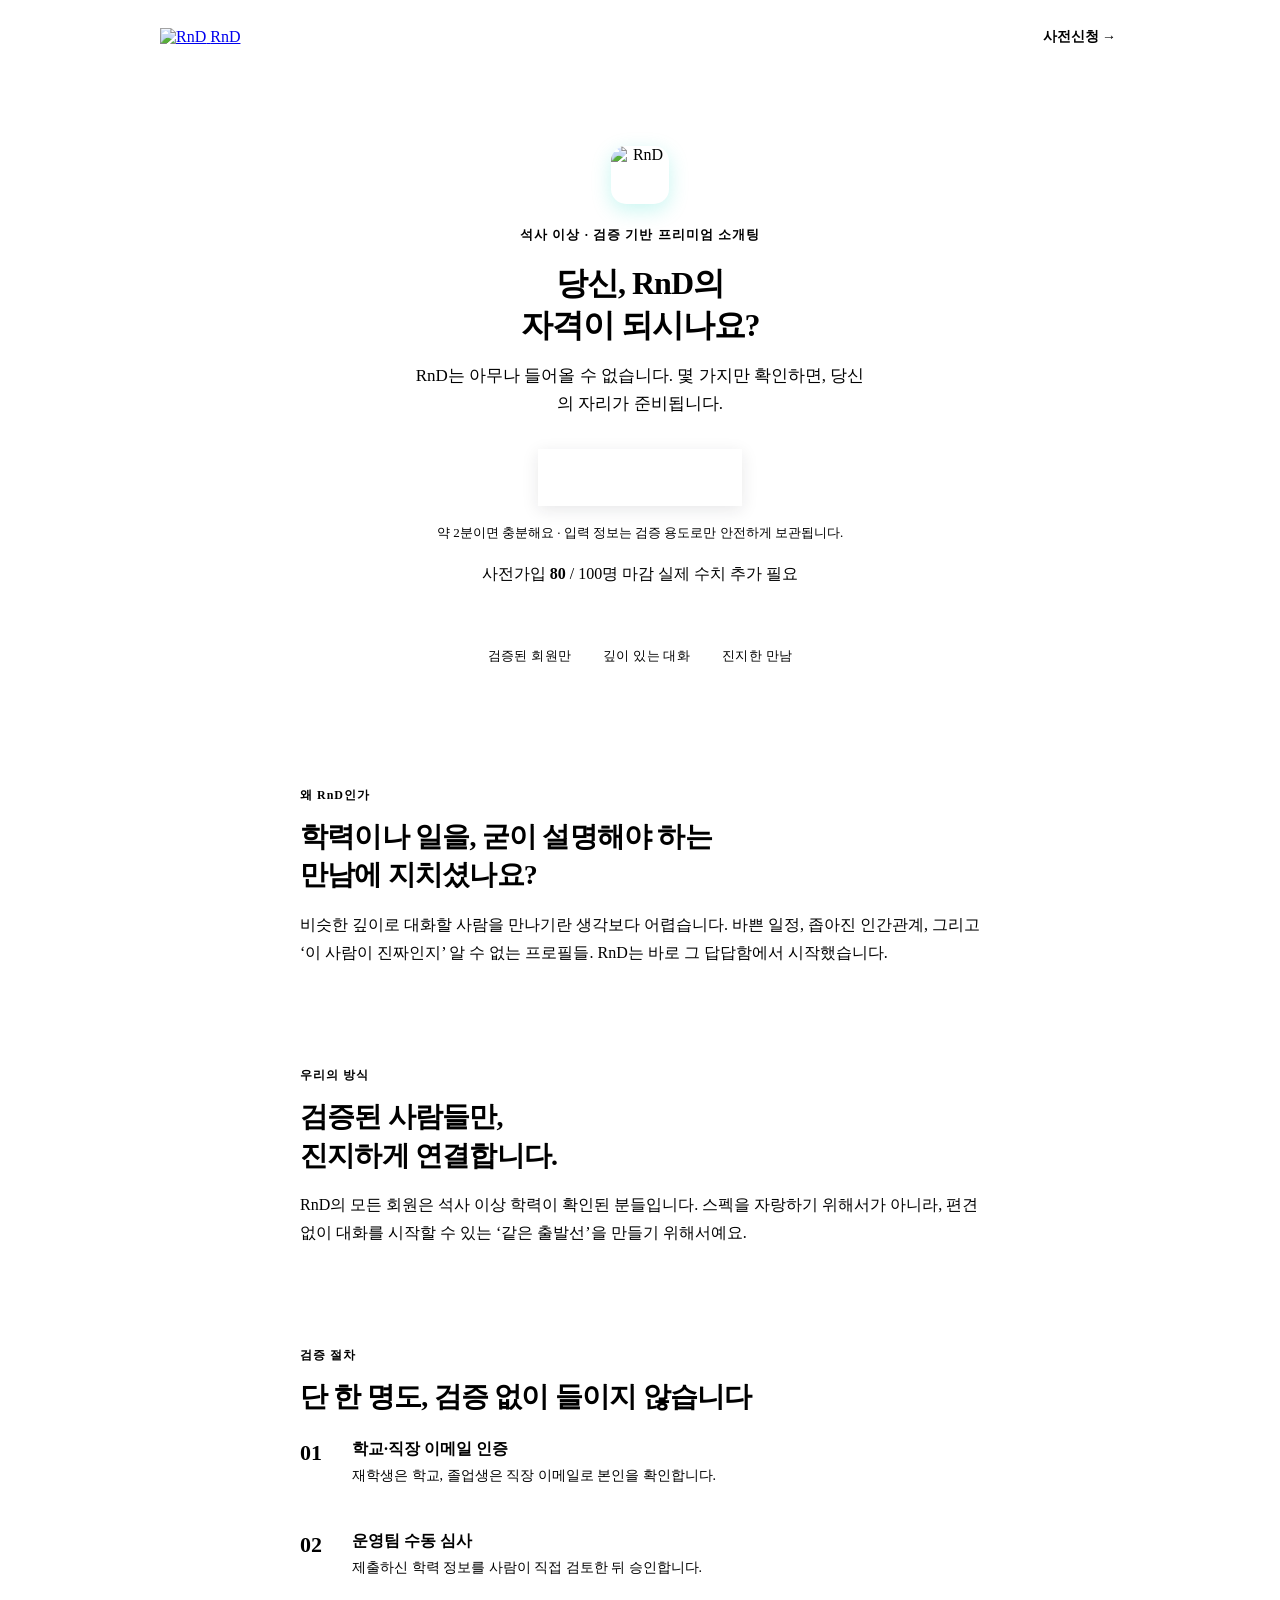
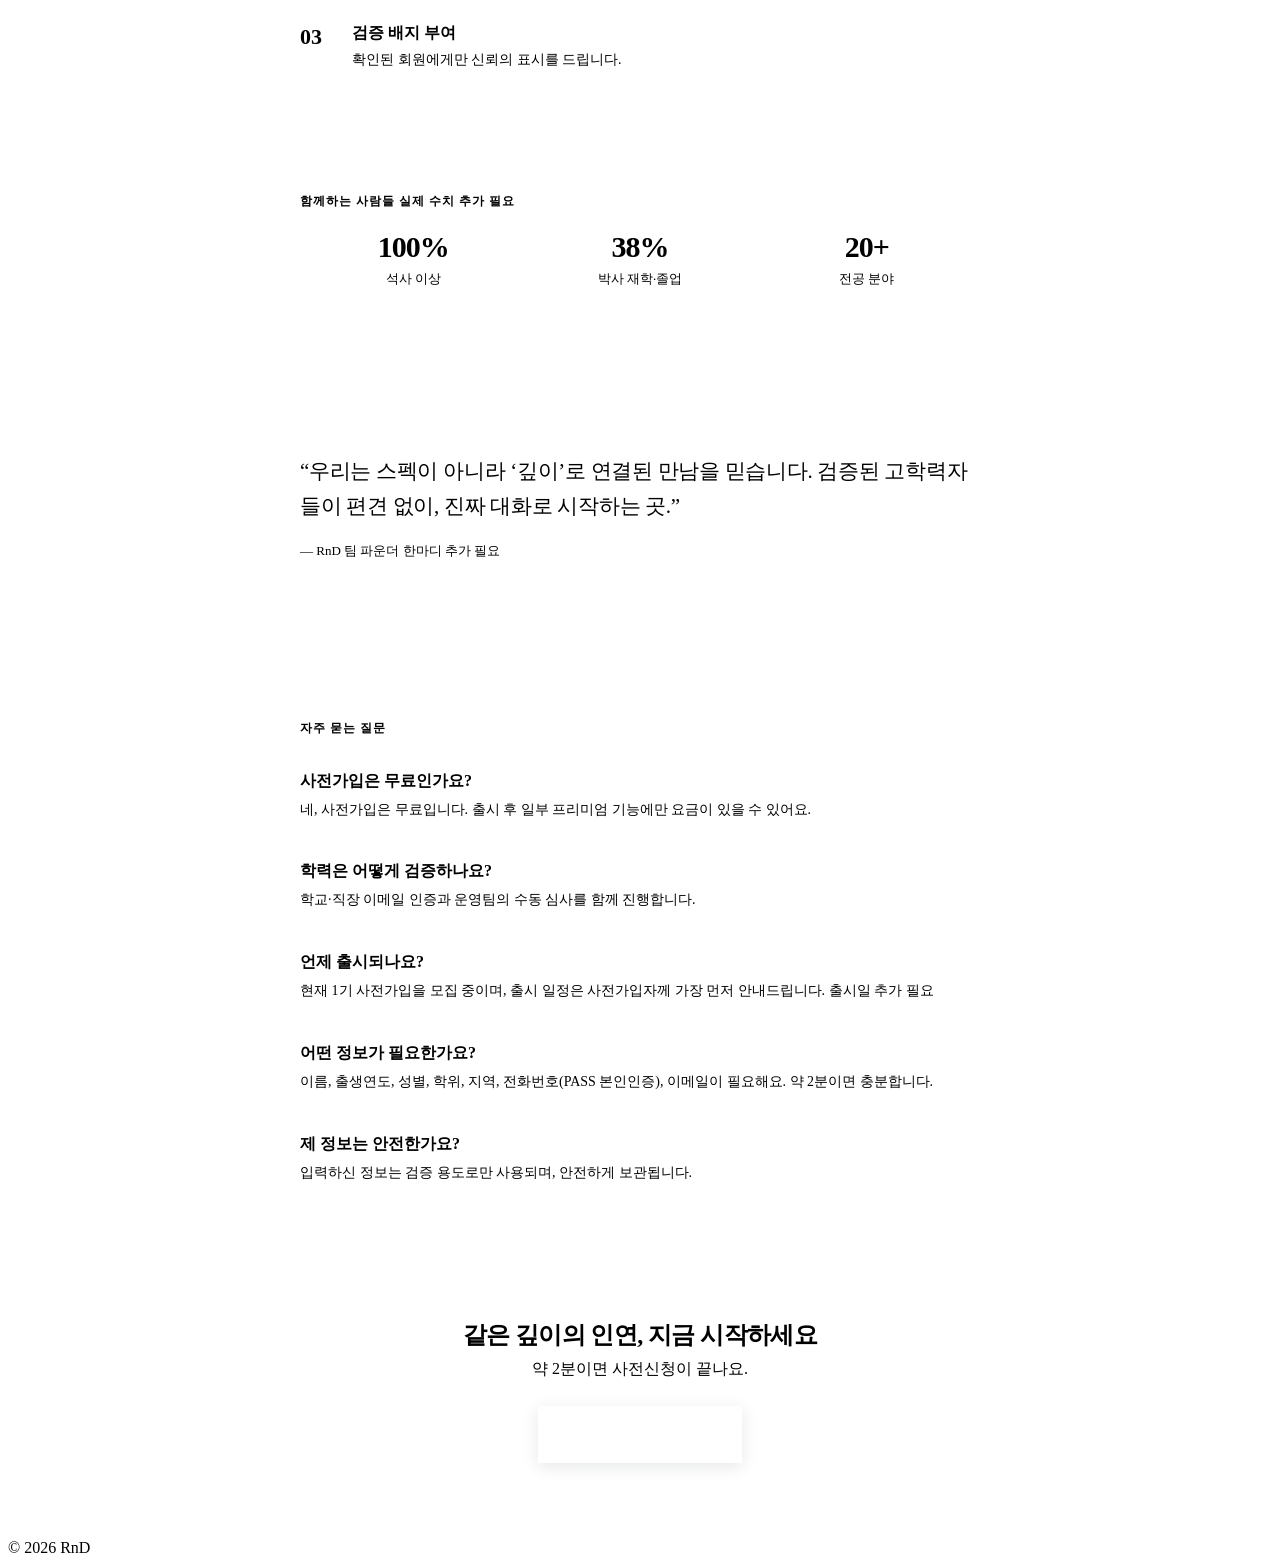
==== versions/wizard/index.html @ decdc27e "V3 사전신청 폼에 약관 동의 체크박스 추가 - 필수: 개인정보 수집·이용 / 이용약관, 선택: 마케팅 수신 - 전체동의 토글 + 개별↔전체 동기화, 필수 미동의 시 제출 차단 -" ====
<!DOCTYPE html>
<html lang="ko">
<head>
  <meta charset="UTF-8" />
  <meta name="viewport" content="width=device-width, initial-scale=1.0" />
  <title>RnD — 당신, RnD의 자격이 되시나요?</title>
  <meta name="description" content="석사 이상, 학력이 검증된 사람만 만나는 프리미엄 소개팅 RnD. 자격 확인을 시작해 보세요." />
  <meta property="og:title" content="RnD — 당신, RnD의 자격이 되시나요?" />
  <meta property="og:description" content="석사 이상, 검증된 사람들과 진짜 대화가 통하는 만남. 지금 자격 확인을 시작하세요." />
  <link rel="preconnect" href="https://fonts.googleapis.com" />
  <link rel="preconnect" href="https://fonts.gstatic.com" crossorigin />
  <link href="https://fonts.googleapis.com/css2?family=Noto+Sans+KR:wght@400;500;700&display=swap" rel="stylesheet" />
  <link rel="stylesheet" href="../shared/base.css" />
  <link rel="stylesheet" href="wizard.css" />
</head>
<body>
  <nav class="nav">
    <div class="inner">
      <a class="brand-logo" href="#" id="logo-home">
        <span class="logo-mark"><img src="../shared/rnd-logo.png" alt="RnD" /></span>
        <span class="wordmark">RnD</span>
      </a>
      <button class="nav-cta" id="nav-start" type="button">사전신청 →</button>
    </div>
  </nav>

  <!-- ── 랜딩(인트로) : 시작하면 통째로 숨겨짐 ── -->
  <div id="intro">
    <header class="hero">
      <div class="hero-mark"><img src="../shared/rnd-logo.png" alt="RnD" /></div>
      <div class="eyebrow">석사 이상 · 검증 기반 프리미엄 소개팅</div>
      <h1>당신, RnD의<br />자격이 되시나요?</h1>
      <p class="sub">RnD는 아무나 들어올 수 없습니다. 몇 가지만 확인하면, 당신의 자리가 준비됩니다.</p>
      <button class="btn-start js-start" id="start-btn" type="button">사전신청 시작 →</button>
      <div class="reassure">약 2분이면 충분해요 · 입력 정보는 검증 용도로만 안전하게 보관됩니다.</div>
      <div class="capacity">
        <div class="capacity-track"><span class="capacity-fill" style="width:80%"></span></div>
        <p class="capacity-cap">사전가입 <b>80</b> / 100명 마감 <span class="todo">실제 수치 추가 필요</span></p>
      </div>
      <div class="trust">
        <span>검증된 회원만</span>
        <span>깊이 있는 대화</span>
        <span>진지한 만남</span>
      </div>
    </header>

    <div class="wrap">
      <!-- 문제 공감 -->
      <section class="block">
        <div class="sec-eyebrow">왜 RnD인가</div>
        <h2 class="block-h">학력이나 일을, 굳이 설명해야 하는<br />만남에 지치셨나요?</h2>
        <p class="block-p">비슷한 깊이로 대화할 사람을 만나기란 생각보다 어렵습니다. 바쁜 일정, 좁아진 인간관계, 그리고 ‘이 사람이 진짜인지’ 알 수 없는 프로필들. RnD는 바로 그 답답함에서 시작했습니다.</p>
      </section>

      <!-- 해답 -->
      <section class="block">
        <div class="sec-eyebrow">우리의 방식</div>
        <h2 class="block-h">검증된 사람들만,<br />진지하게 연결합니다.</h2>
        <p class="block-p">RnD의 모든 회원은 석사 이상 학력이 확인된 분들입니다. 스펙을 자랑하기 위해서가 아니라, 편견 없이 대화를 시작할 수 있는 ‘같은 출발선’을 만들기 위해서예요.</p>
      </section>

      <!-- 검증 3단계 -->
      <section class="block">
        <div class="sec-eyebrow">검증 절차</div>
        <h2 class="block-h">단 한 명도, 검증 없이 들이지 않습니다</h2>
        <ol class="num-list">
          <li><span class="n">01</span><div><b>학교·직장 이메일 인증</b><p>재학생은 학교, 졸업생은 직장 이메일로 본인을 확인합니다.</p></div></li>
          <li><span class="n">02</span><div><b>운영팀 수동 심사</b><p>제출하신 학력 정보를 사람이 직접 검토한 뒤 승인합니다.</p></div></li>
          <li><span class="n">03</span><div><b>검증 배지 부여</b><p>확인된 회원에게만 신뢰의 표시를 드립니다.</p></div></li>
        </ol>
      </section>

      <!-- 회원 구성 -->
      <section class="block">
        <div class="sec-eyebrow">함께하는 사람들 <span class="todo">실제 수치 추가 필요</span></div>
        <div class="stats">
          <div class="stat"><div class="snum">100%</div><div class="slbl">석사 이상</div></div>
          <div class="stat"><div class="snum">38%</div><div class="slbl">박사 재학·졸업</div></div>
          <div class="stat"><div class="snum">20+</div><div class="slbl">전공 분야</div></div>
        </div>
      </section>
    </div>

    <!-- 미션 (풀폭 강조 밴드) -->
    <section class="manifesto">
      <div class="wrap">
        <p class="m-quote">“우리는 스펙이 아니라 ‘깊이’로 연결된 만남을 믿습니다. 검증된 고학력자들이 편견 없이, 진짜 대화로 시작하는 곳.”</p>
        <p class="m-by">— RnD 팀 <span class="todo">파운더 한마디 추가 필요</span></p>
      </div>
    </section>

    <div class="wrap">
      <!-- FAQ -->
      <section class="block">
        <div class="sec-eyebrow">자주 묻는 질문</div>
        <dl class="faq">
          <div><dt>사전가입은 무료인가요?</dt><dd>네, 사전가입은 무료입니다. 출시 후 일부 프리미엄 기능에만 요금이 있을 수 있어요.</dd></div>
          <div><dt>학력은 어떻게 검증하나요?</dt><dd>학교·직장 이메일 인증과 운영팀의 수동 심사를 함께 진행합니다.</dd></div>
          <div><dt>언제 출시되나요?</dt><dd>현재 1기 사전가입을 모집 중이며, 출시 일정은 사전가입자께 가장 먼저 안내드립니다. <span class="todo">출시일 추가 필요</span></dd></div>
          <div><dt>어떤 정보가 필요한가요?</dt><dd>이름, 출생연도, 성별, 학위, 지역, 전화번호(PASS 본인인증), 이메일이 필요해요. 약 2분이면 충분합니다.</dd></div>
          <div><dt>제 정보는 안전한가요?</dt><dd>입력하신 정보는 검증 용도로만 사용되며, 안전하게 보관됩니다.</dd></div>
        </dl>
      </section>
    </div>

    <!-- 마지막 CTA -->
    <section class="final-cta">
      <h2>같은 깊이의 인연, 지금 시작하세요</h2>
      <p>약 2분이면 사전신청이 끝나요.</p>
      <button class="btn-start js-start" type="button">사전신청 시작 →</button>
    </section>
  </div>

  <!-- ── 자격 확인 위저드 ── -->
  <main class="wizard-wrap" id="wizard" hidden>
    <div class="progress">
      <div class="meta">
        <span class="step-label" id="step-label">기본 정보</span>
        <span class="step-count" id="step-count">1/3</span>
      </div>
      <div class="bar"><div class="fill" id="progress-fill"></div></div>
    </div>

    <div class="card wizard-card">
      <form id="wizard-form" novalidate>

        <!-- 1단계: 기본 정보 -->
        <section class="step-panel active" data-step="1">
          <h2 class="step-title">먼저, 기본 정보부터요</h2>
          <p class="step-sub">편하게 알려주세요. 환영합니다.</p>
          <div class="field">
            <label>이름 <span class="req">*</span></label>
            <input type="text" name="이름" id="name" placeholder="예) 김알앤디" />
          </div>
          <div class="field">
            <label>출생연도 <span class="req">*</span></label>
            <input type="number" name="출생연도" id="birth-year" inputmode="numeric" placeholder="예) 1995" min="1960" max="2005" />
          </div>
          <div class="field">
            <label>성별 <span class="req">*</span></label>
            <select name="성별" id="gender">
              <option value="">선택하세요</option>
              <option value="남성">남성</option>
              <option value="여성">여성</option>
            </select>
          </div>
        </section>

        <!-- 2단계: 학위 및 지역 -->
        <section class="step-panel" data-step="2">
          <h2 class="step-title">학위와 지역을 알려주세요</h2>
          <p class="step-sub">RnD를 특별하게 만드는 중요한 정보예요.</p>
          <div class="field">
            <label>학위 <span class="req">*</span></label>
            <select name="학위" id="edu-level">
              <option value="">선택하세요</option>
              <option value="석사재학">석사 재학</option>
              <option value="석사졸업">석사 졸업</option>
              <option value="박사재학">박사 재학</option>
              <option value="박사졸업">박사 졸업</option>
            </select>
          </div>
          <div class="field">
            <label>지역 <span class="req">*</span></label>
            <select name="지역" id="region">
              <option value="">선택하세요</option>
              <option value="서울">서울</option>
              <option value="경기">경기</option>
              <option value="인천">인천</option>
              <option value="부산">부산</option>
              <option value="대구">대구</option>
              <option value="광주">광주</option>
              <option value="대전">대전</option>
              <option value="울산">울산</option>
              <option value="세종">세종</option>
              <option value="강원">강원</option>
              <option value="충북">충북</option>
              <option value="충남">충남</option>
              <option value="전북">전북</option>
              <option value="전남">전남</option>
              <option value="경북">경북</option>
              <option value="경남">경남</option>
              <option value="제주">제주</option>
              <option value="해외">해외 거주</option>
            </select>
          </div>
        </section>

        <!-- 3단계: 연락처 -->
        <section class="step-panel" data-step="3">
          <h2 class="step-title">연락처를 알려주세요</h2>
          <p class="step-sub">PASS 본인인증과 입장 안내 이메일이 필요해요.</p>
          <div class="field" id="phone-field">
            <label>전화번호 <span class="req">*</span></label>
            <div class="verify-row">
              <input type="text" name="전화번호" id="phone" inputmode="numeric" placeholder="01012345678" />
              <button type="button" class="btn-pass" id="btn-pass">PASS 인증</button>
            </div>
            <div class="verify-msg" id="pass-msg"></div>
          </div>
          <div class="field">
            <label>이메일 <span class="req">*</span></label>
            <input type="email" name="이메일" id="email" placeholder="example@email.com" />
          </div>

          <!-- 약관 동의 -->
          <div class="consent">
            <label class="consent-all" id="consent-all-box">
              <input type="checkbox" id="agree-all" />
              <span class="cbox"></span>
              <span class="consent-all-text">전체 동의합니다</span>
            </label>
            <div class="consent-list">
              <div class="consent-item">
                <label class="consent-check">
                  <input type="checkbox" class="agree-required" id="agree-privacy" />
                  <span class="cbox"></span>
                  <span class="ctag req-tag">필수</span>
                  <span class="ctext">개인정보 수집·이용 동의</span>
                </label>
                <a href="../shared/privacy.html" target="_blank" rel="noopener" class="cview">자세히</a>
              </div>
              <div class="consent-item">
                <label class="consent-check">
                  <input type="checkbox" class="agree-required" id="agree-terms" />
                  <span class="cbox"></span>
                  <span class="ctag req-tag">필수</span>
                  <span class="ctext">이용약관 동의</span>
                </label>
                <a href="../shared/terms.html" target="_blank" rel="noopener" class="cview">자세히</a>
              </div>
              <div class="consent-item">
                <label class="consent-check">
                  <input type="checkbox" id="agree-marketing" />
                  <span class="cbox"></span>
                  <span class="ctag opt-tag">선택</span>
                  <span class="ctext">마케팅·이벤트 정보 수신</span>
                </label>
                <a href="../shared/privacy.html" target="_blank" rel="noopener" class="cview">자세히</a>
              </div>
            </div>
          </div>
        </section>

        <div class="nav-btns">
          <button type="button" class="btn-prev" id="btn-prev" hidden>← 이전</button>
          <button type="button" class="btn-next" id="btn-next">다음 →</button>
        </div>
        <div class="step-msg" id="msg"></div>
      </form>

      <div class="privacy-note">입력 정보는 안전하게 보관되며, 검증 용도로만 사용됩니다.</div>
    </div>
  </main>

  <!-- ── 결과 화면 ── -->
  <section class="result-wrap" id="result" hidden>
    <div class="check"><svg width="40" height="40" viewBox="0 0 24 24" fill="none" stroke="#06B5A0" stroke-width="2.5" stroke-linecap="round" stroke-linejoin="round"><path d="M20 6L9 17l-5-5"/></svg></div>
    <h1>사전신청이 완료되었습니다 · 환영합니다</h1>
    <p>축하드려요! 당신은 RnD가 기다려 온 분이에요.<br />운영팀의 최종 검증 후, 입장 안내를 보내드릴게요.</p>
    <div class="qnum">
      <div class="lbl">나의 대기번호</div>
      <div class="v">#--- <span class="todo">실제 순번 연동 추가 필요</span></div>
    </div>
    <div class="nextstep">
      <b>다음 단계는요</b><br />
      1. 운영팀이 제출하신 학력 정보를 검토해요.<br />
      2. 승인되면 입력하신 이메일로 입장 링크를 보내드려요.<br />
      3. 검증 배지와 함께, 같은 깊이의 인연을 만나보세요.
    </div>
  </section>

  <footer class="footer">
    <div>© 2026 RnD</div>
  </footer>

  <script src="wizard.js"></script>
</body>
</html>
---- versions/wizard/wizard.css ----
/* RnD 버전 3 — 자격 확인 위저드
   컨셉: The League/Raya(선별=매력) · Academic Singles(퀴즈식 온보딩) · Typeform(한 번에 한 단계 + 진행바)
   base.css(토큰·폼·.field/.counter/.todo/.footer) 위에 얹는 레이아웃/위저드 스타일. 토큰 재정의 금지. */

/* ── 상단 내비 ── */
.nav {
  position: sticky; top: 0; z-index: 10; background: rgba(255, 255, 255, .9);
  backdrop-filter: saturate(180%) blur(8px);
  border-bottom: 1px solid var(--border-default);
}
.nav .inner {
  max-width: 960px; margin: 0 auto; padding: 14px 20px;
  display: flex; align-items: center; justify-content: space-between;
}
.nav .logo { font-weight: 700; font-size: 18px; color: var(--brand-600); letter-spacing: -0.5px; text-decoration: none; }
.nav .nav-cta {
  font-size: 14px; font-weight: 700; color: var(--brand-600); background: none;
  border: none; padding: 6px 4px; cursor: pointer; font-family: inherit;
}

/* ── 인트로 히어로 ── */
.hero {
  text-align: center; padding: 80px 20px 72px;
  background: radial-gradient(120% 85% at 50% 0%, var(--brand-50), #fff 72%);
}
/* 히어로 로고 마크 — PNG(이미 민트 타일 포함)를 둥근 모서리로 직접 노출 */
.hero-mark {
  width: 58px; height: 58px; margin: 0 auto 22px;
  border-radius: 15px; overflow: hidden; display: inline-flex;
  box-shadow: 0 6px 20px rgba(7, 216, 190, .22);
}
.hero-mark img { width: 100%; height: 100%; object-fit: cover; display: block; }

.hero .eyebrow {
  font-size: 13px; font-weight: 700; letter-spacing: 1px;
  color: var(--brand-600); margin-bottom: 18px;
}
.hero h1 {
  font-size: 32px; font-weight: 700; line-height: 1.32; letter-spacing: -1px;
  margin: 0 auto 16px; max-width: 540px;
}
.hero .sub { font-size: 17px; color: var(--text-secondary); margin: 0 auto 32px; max-width: 460px; line-height: 1.6; }

/* 시작 버튼(링크형이 아닌 button) */
.btn-start {
  display: inline-block; background: var(--brand-500); color: #fff; font-weight: 700;
  font-size: 17px; padding: 17px 40px; border: none; border-radius: var(--radius-lg);
  font-family: inherit; letter-spacing: -0.3px; cursor: pointer;
  transition: background .15s, transform .05s; box-shadow: 0 4px 16px rgba(25, 31, 40, .10);
}
.btn-start:hover { background: var(--brand-600); }
.btn-start:active { transform: translateY(1px); }
.hero .reassure { margin-top: 18px; font-size: 13px; color: var(--text-tertiary); }

/* 정원 FOMO — 중앙 정렬된 히어로 CTA 아래로 정렬(.capacity 외형은 base.css 그대로) */
.hero .capacity { margin: 22px auto 0; text-align: center; }

/* 신뢰 요소(선별 = 매력) */
.trust {
  max-width: 440px; margin: 40px auto 0; padding-top: 22px;
  border-top: 1px solid var(--border-default);
  display: flex; justify-content: center; align-items: center;
  font-size: 13px; color: var(--text-secondary);
}
.trust span { padding: 0 16px; font-weight: 500; letter-spacing: 0.3px; }
.trust span + span { border-left: 1px solid var(--border-default); }
@media (max-width: 420px) { .trust span { padding: 0 10px; font-size: 12px; } }

/* ── 위저드 컨테이너 ── */
.wizard-wrap { max-width: var(--maxw); margin: 0 auto; padding: 28px 20px 40px; }

/* 진행 상태: 막대 + 라벨 */
.progress { margin-bottom: 22px; }
.progress .meta { display: flex; align-items: center; justify-content: space-between; margin-bottom: 10px; }
.progress .step-label { font-size: 14px; font-weight: 700; color: var(--text-primary); }
.progress .step-count { font-size: 13px; font-weight: 700; color: var(--brand-600); }
.progress .bar { height: 8px; background: var(--border-default); border-radius: 999px; overflow: hidden; }
.progress .fill {
  height: 100%; width: 25%; background: var(--brand-500); border-radius: 999px;
  transition: width .35s cubic-bezier(.4, 0, .2, 1);
}

/* 위저드 카드(base.css .card 위에 약간만 조정) */
.wizard-card { padding-top: 24px; }

/* 단계 패널: 한 번에 하나만 */
.step-panel { display: none; }
.step-panel.active { display: block; animation: stepIn .3s ease both; }
@keyframes stepIn {
  from { opacity: 0; transform: translateY(8px); }
  to   { opacity: 1; transform: translateY(0); }
}

.step-panel .step-title { font-size: 20px; font-weight: 700; letter-spacing: -0.5px; margin: 0 0 4px; }
.step-panel .step-sub { font-size: 14px; color: var(--text-secondary); margin: 0 0 22px; }

/* 그룹 소제목(학력 단계 내부 구분용) */
.group-label {
  font-size: 12px; font-weight: 700; color: var(--brand-600); letter-spacing: 0.2px;
  margin: 18px 0 10px; text-transform: none;
}
.group-label:first-child { margin-top: 0; }

/* 이전/다음 내비게이션 */
.nav-btns { display: flex; gap: 10px; margin-top: 24px; }
.btn-prev, .btn-next {
  height: 56px; border-radius: var(--radius-lg); font-size: 16px; font-weight: 700;
  font-family: inherit; letter-spacing: -0.3px; cursor: pointer;
  transition: background .15s, border-color .15s, transform .05s;
}
.btn-prev {
  flex: 0 0 auto; min-width: 96px; padding: 0 20px;
  background: #fff; color: var(--text-secondary); border: 1.5px solid var(--border-strong);
}
.btn-prev:hover { background: #F8F9FA; border-color: var(--text-tertiary); }
.btn-prev:active { transform: translateY(1px); }
.btn-next {
  flex: 1 1 auto; background: var(--brand-500); color: #fff; border: none;
}
.btn-next:hover { background: var(--brand-600); }
.btn-next:active { transform: translateY(1px); }

/* 단계별 안내 메시지(검증 실패 등) */
.step-msg { margin-top: 14px; font-size: 14px; font-weight: 700; min-height: 20px; color: var(--error); }
.step-msg.busy { color: var(--text-secondary); }

.privacy-note { display: flex; gap: 6px; justify-content: center; font-size: 12px; color: var(--text-tertiary); margin-top: 18px; }

/* ── 결과 화면 ── */
.result-wrap { max-width: 460px; margin: 0 auto; padding: 70px 24px 60px; text-align: center; }
.result-wrap .check {
  width: 80px; height: 80px; border-radius: 50%; background: var(--brand-50);
  margin: 0 auto 22px; display: flex; align-items: center; justify-content: center;
  animation: pop .4s cubic-bezier(.34, 1.56, .64, 1) both;
}
@keyframes pop { from { transform: scale(.6); opacity: 0; } to { transform: scale(1); opacity: 1; } }
.result-wrap h1 { font-size: 24px; font-weight: 700; margin: 0 0 10px; letter-spacing: -0.5px; }
.result-wrap > p { color: var(--text-secondary); margin: 0 0 26px; line-height: 1.6; }
.qnum {
  border: 1.5px solid var(--brand-500); border-radius: 18px; padding: 24px;
  background: var(--brand-50); margin-bottom: 24px;
}
.qnum .lbl { font-size: 13px; color: var(--text-secondary); }
.qnum .v { font-size: 36px; font-weight: 700; color: var(--brand-600); margin-top: 4px; letter-spacing: -1px; }
.nextstep {
  text-align: left; border: 1px solid var(--border-default); border-radius: 16px;
  padding: 18px 20px; font-size: 14px; color: var(--text-secondary); line-height: 1.6;
}
.nextstep b { color: var(--text-primary); }

/* PASS 인증 버튼 */
.btn-pass {
  flex: 0 0 auto;
  padding: 0 18px;
  height: 48px;
  background: #5D20D0;
  color: #fff;
  border: none;
  border-radius: var(--radius-md);
  font-size: 14px;
  font-weight: 700;
  font-family: inherit;
  cursor: pointer;
  white-space: nowrap;
  transition: background .15s, opacity .15s;
  letter-spacing: -0.2px;
}
.btn-pass:hover:not(:disabled) { background: #4A19A8; }
.btn-pass:disabled { opacity: 0.7; cursor: not-allowed; }
.btn-pass.done { background: var(--brand-500); }

/* ─────────── 랜딩 내용 섹션(편집형, 박스/이모지 없이) ─────────── */
.wrap { max-width: 680px; margin: 0 auto; padding: 0 20px; }

.block { padding: 50px 0; border-top: 1px solid var(--border-default); }
.sec-eyebrow { font-size: 12px; font-weight: 700; letter-spacing: 1px; color: var(--brand-600); margin-bottom: 14px; }
.block-h { font-size: 26px; font-weight: 700; line-height: 1.38; letter-spacing: -0.8px; margin: 0 0 16px; }
.block-p { font-size: 16px; color: var(--text-secondary); line-height: 1.75; margin: 0; }

/* 검증 절차 — 넘버드 리스트(박스 X, 얇은 구분선) */
.num-list { list-style: none; padding: 0; margin: 6px 0 0; }
.num-list li { display: flex; gap: 18px; padding: 22px 0; border-top: 1px solid var(--border-default); }
.num-list li:first-child { border-top: none; padding-top: 6px; }
.num-list .n { font-size: 22px; font-weight: 700; color: var(--brand-500); min-width: 34px; line-height: 1.3; }
.num-list b { display: block; font-size: 16px; margin-bottom: 4px; }
.num-list p { margin: 0; font-size: 14px; color: var(--text-secondary); line-height: 1.65; }

/* 회원 구성 — 타이포 통계 줄(박스 X) */
.stats { display: flex; margin-top: 8px; }
.stat { flex: 1; text-align: center; padding: 6px 0; }
.stat + .stat { border-left: 1px solid var(--border-default); }
.snum { font-size: 30px; font-weight: 700; color: var(--text-primary); letter-spacing: -1px; }
.slbl { font-size: 13px; color: var(--text-secondary); margin-top: 6px; }

/* 미션 — 풀폭 강조 밴드 */
.manifesto { background: var(--brand-50); padding: 60px 0; margin: 50px 0; }
.manifesto .m-quote { font-size: 21px; font-weight: 500; line-height: 1.65; letter-spacing: -0.3px; color: var(--text-primary); margin: 0; }
.manifesto .m-by { font-size: 13px; color: var(--text-secondary); margin: 18px 0 0; }

/* FAQ — 구분선 리스트 */
.faq { margin: 6px 0 0; }
.faq > div { border-top: 1px solid var(--border-default); padding: 6px 0; }
.faq > div:first-child { border-top: none; }
.faq dt { font-size: 16px; font-weight: 700; margin: 14px 0 6px; }
.faq dd { margin: 0 0 14px; font-size: 14px; color: var(--text-secondary); line-height: 1.7; }

/* 마지막 CTA */
.final-cta { text-align: center; padding: 64px 20px 76px; }
.final-cta h2 { font-size: 24px; font-weight: 700; letter-spacing: -0.6px; margin: 0 0 8px; }
.final-cta p { color: var(--text-secondary); margin: 0 0 26px; }

@media (min-width: 560px) { .block-h { font-size: 28px; } }

/* ── 약관 동의 ── */
.consent { margin-top: 24px; }
/* 실제 체크박스 input은 숨기고 .cbox를 시각적 체크박스로(base.css의 input 전역스타일 회피) */
.consent input[type="checkbox"] { position: absolute; opacity: 0; width: 1px; height: 1px; margin: 0; }
.cbox {
  flex: 0 0 auto; width: 22px; height: 22px; border-radius: 7px;
  border: 1.5px solid var(--border-strong); background: #fff;
  display: inline-flex; align-items: center; justify-content: center;
  transition: background .15s, border-color .15s;
}
.cbox::after {
  content: ""; width: 10px; height: 5px; margin-top: -2px;
  border-left: 2.5px solid #fff; border-bottom: 2.5px solid #fff;
  transform: rotate(-45deg); opacity: 0; transition: opacity .12s;
}
.consent input:checked + .cbox { background: var(--brand-500); border-color: var(--brand-500); }
.consent input:checked + .cbox::after { opacity: 1; }
.consent input:focus-visible + .cbox { box-shadow: 0 0 0 3px rgba(7, 216, 190, .18); }

/* 전체 동의 — 강조 박스 */
.consent-all {
  display: flex; align-items: center; gap: 11px; padding: 15px 16px;
  border: 1.5px solid var(--border-default); border-radius: var(--radius);
  cursor: pointer; transition: border-color .15s, background .15s;
}
.consent-all:hover { border-color: var(--border-strong); }
.consent-all.on { border-color: var(--brand-500); background: var(--brand-50); }
.consent-all-text { font-size: 15px; font-weight: 700; color: var(--text-primary); }

/* 개별 항목 */
.consent-list { margin-top: 6px; }
.consent-item { display: flex; align-items: center; }
.consent-check {
  flex: 1 1 auto; display: flex; align-items: center; gap: 10px;
  padding: 11px 12px; cursor: pointer; border-radius: 10px; transition: background .12s;
}
.consent-check:hover { background: #F8F9FA; }
.ctag { flex: 0 0 auto; font-size: 11px; font-weight: 700; padding: 2px 7px; border-radius: 6px; letter-spacing: -0.2px; }
.req-tag { color: var(--error); background: #FFF0F3; }
.opt-tag { color: var(--text-secondary); background: #F1F3F5; }
.ctext { flex: 1 1 auto; font-size: 14px; font-weight: 500; color: var(--text-primary); }
.cview {
  flex: 0 0 auto; font-size: 13px; color: var(--text-tertiary);
  text-decoration: none; padding: 8px 10px; white-space: nowrap;
}
.cview::after { content: "›"; margin-left: 3px; font-size: 15px; }
.cview:hover { color: var(--brand-600); }

/* 좁은 화면: 동의 항목이 한 줄에 들어가도록 여백·글자 살짝 축소 */
@media (max-width: 420px) {
  .consent-check { padding: 11px 6px; gap: 8px; }
  .ctext { font-size: 13.5px; }
  .ctag { padding: 2px 6px; }
  .cview { padding: 8px 4px; font-size: 12px; }
}
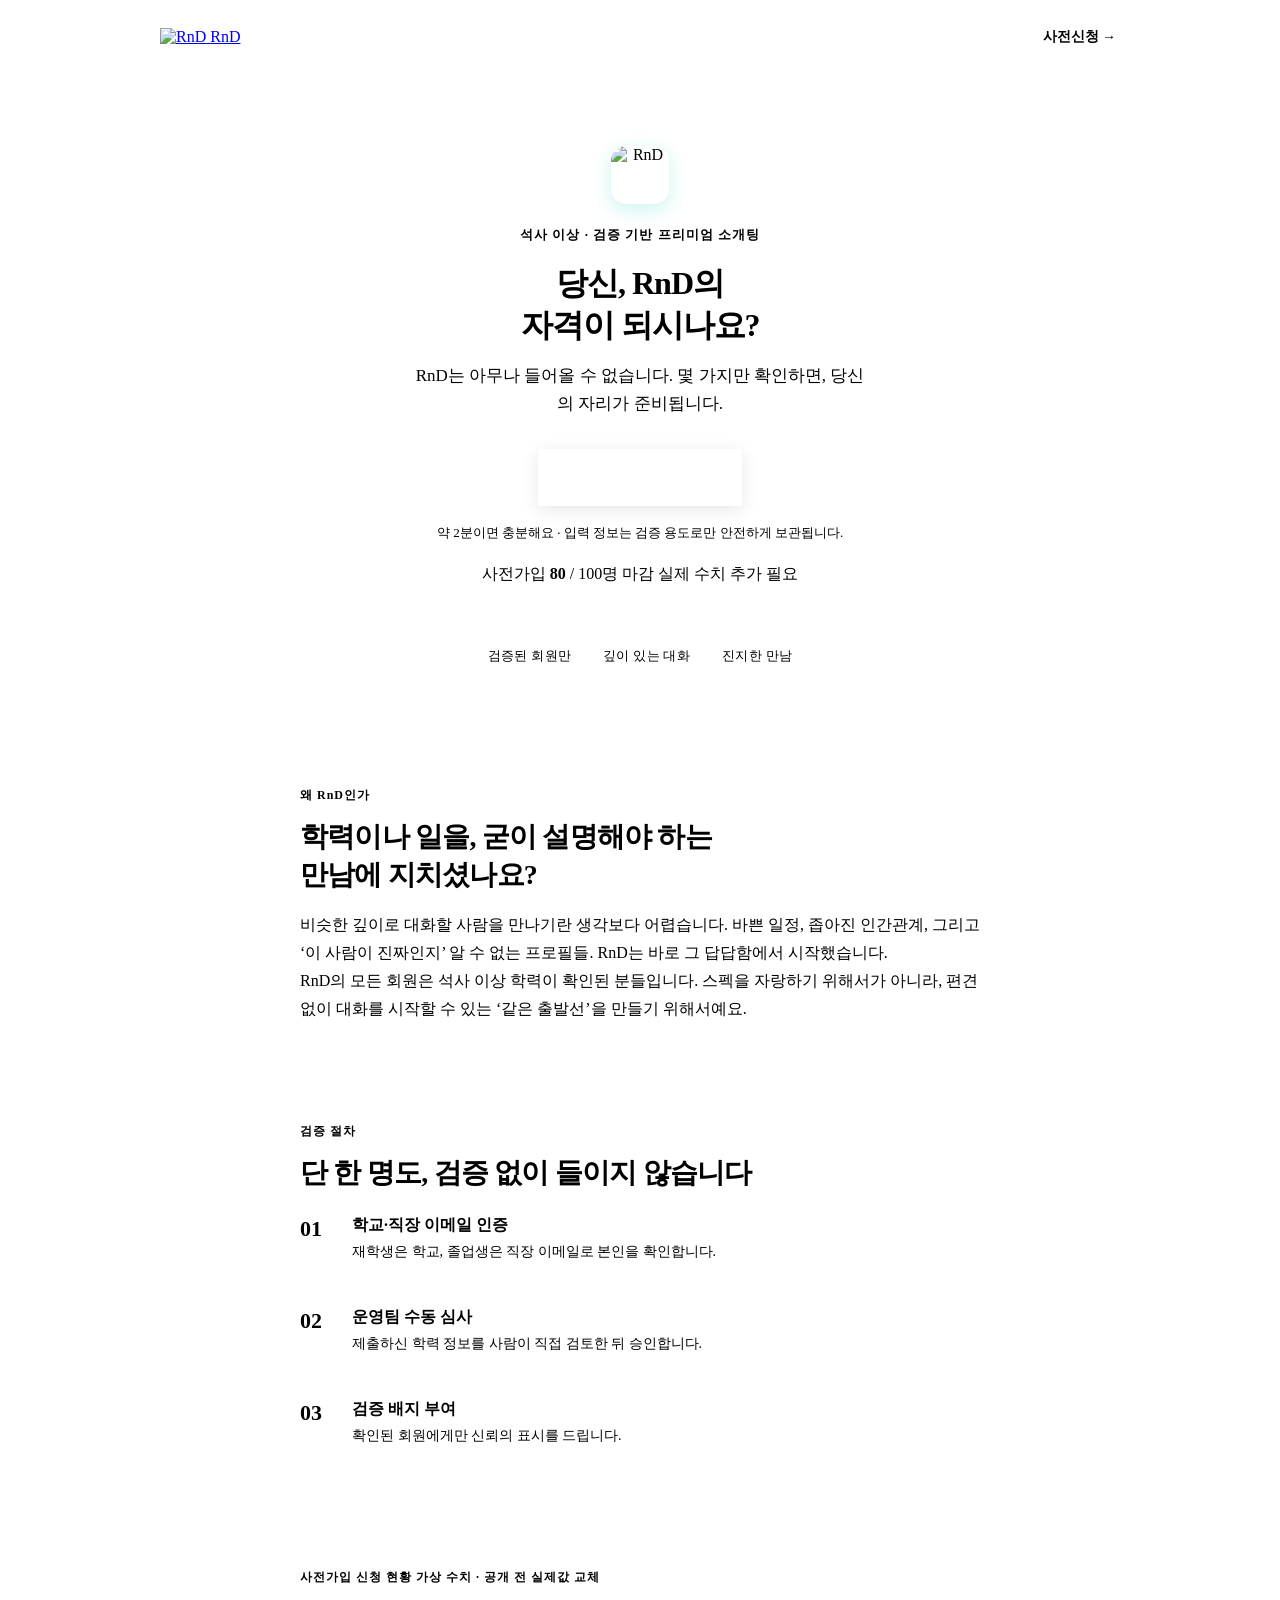
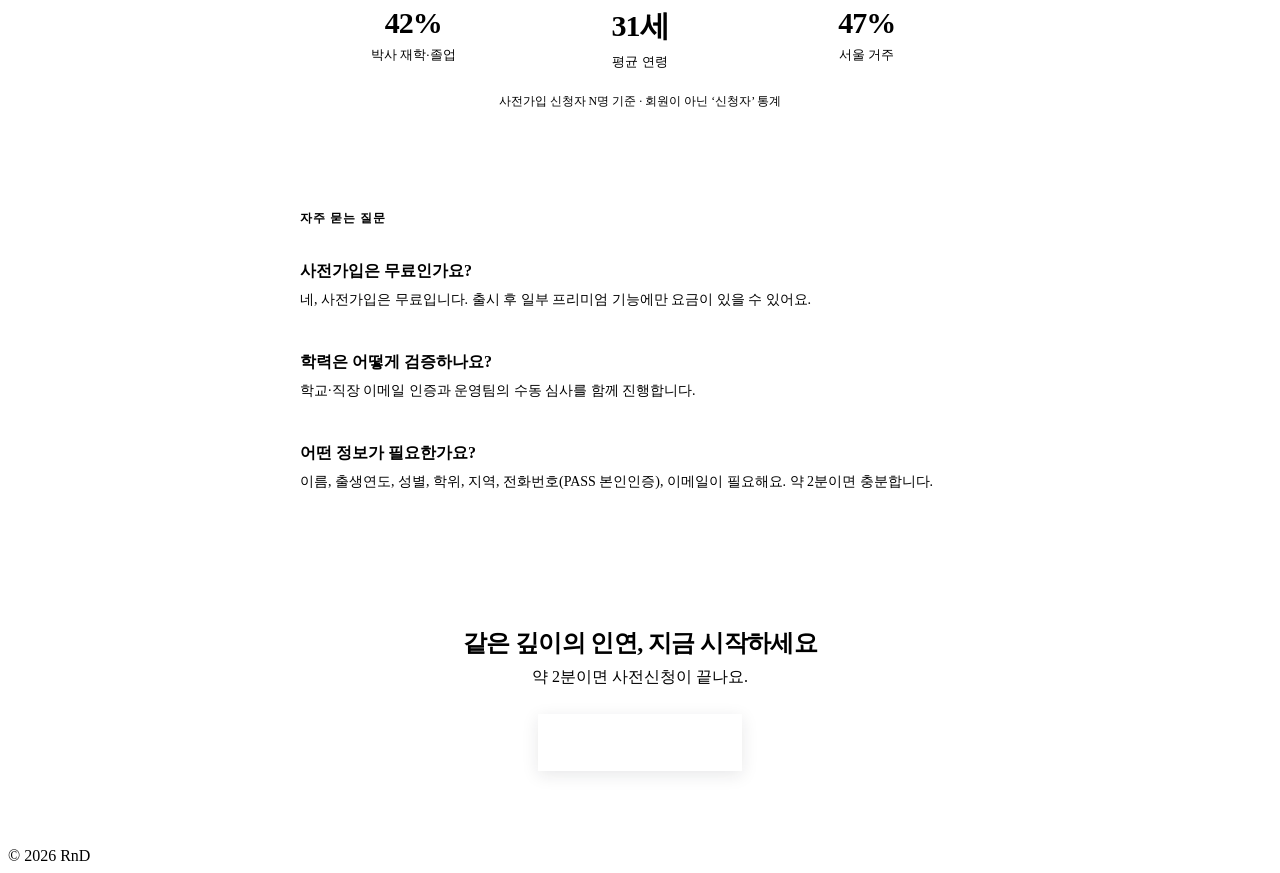
==== commit 4fab4ef1: "랜딩 구성 정리 — 섹션 축소 + 통계를 신청자 통계(가상)로 교체 - 공감·해답 2섹션 → 1섹션 합침 - 미션 인용 섹션 삭제 (메시지 중복 제거) - 통계: 불가능한 회원 통" ====
--- a/versions/wizard/index.html
+++ b/versions/wizard/index.html
@@ -45,17 +45,11 @@
     </header>
 
     <div class="wrap">
-      <!-- 문제 공감 -->
+      <!-- 왜 RnD인가 (공감 + 해답 합침) -->
       <section class="block">
         <div class="sec-eyebrow">왜 RnD인가</div>
         <h2 class="block-h">학력이나 일을, 굳이 설명해야 하는<br />만남에 지치셨나요?</h2>
         <p class="block-p">비슷한 깊이로 대화할 사람을 만나기란 생각보다 어렵습니다. 바쁜 일정, 좁아진 인간관계, 그리고 ‘이 사람이 진짜인지’ 알 수 없는 프로필들. RnD는 바로 그 답답함에서 시작했습니다.</p>
-      </section>
-
-      <!-- 해답 -->
-      <section class="block">
-        <div class="sec-eyebrow">우리의 방식</div>
-        <h2 class="block-h">검증된 사람들만,<br />진지하게 연결합니다.</h2>
         <p class="block-p">RnD의 모든 회원은 석사 이상 학력이 확인된 분들입니다. 스펙을 자랑하기 위해서가 아니라, 편견 없이 대화를 시작할 수 있는 ‘같은 출발선’을 만들기 위해서예요.</p>
       </section>
 
@@ -70,24 +64,17 @@
         </ol>
       </section>
 
-      <!-- 회원 구성 -->
-      <section class="block">
-        <div class="sec-eyebrow">함께하는 사람들 <span class="todo">실제 수치 추가 필요</span></div>
+      <!-- 사전가입 신청 현황 (가상 수치 — 공개 전 실제값 교체 필수) -->
+      <section class="block">
+        <div class="sec-eyebrow">사전가입 신청 현황 <span class="todo">가상 수치 · 공개 전 실제값 교체</span></div>
         <div class="stats">
-          <div class="stat"><div class="snum">100%</div><div class="slbl">석사 이상</div></div>
-          <div class="stat"><div class="snum">38%</div><div class="slbl">박사 재학·졸업</div></div>
-          <div class="stat"><div class="snum">20+</div><div class="slbl">전공 분야</div></div>
+          <div class="stat"><div class="snum">42%</div><div class="slbl">박사 재학·졸업</div></div>
+          <div class="stat"><div class="snum">31세</div><div class="slbl">평균 연령</div></div>
+          <div class="stat"><div class="snum">47%</div><div class="slbl">서울 거주</div></div>
         </div>
-      </section>
-    </div>
-
-    <!-- 미션 (풀폭 강조 밴드) -->
-    <section class="manifesto">
-      <div class="wrap">
-        <p class="m-quote">“우리는 스펙이 아니라 ‘깊이’로 연결된 만남을 믿습니다. 검증된 고학력자들이 편견 없이, 진짜 대화로 시작하는 곳.”</p>
-        <p class="m-by">— RnD 팀 <span class="todo">파운더 한마디 추가 필요</span></p>
-      </div>
-    </section>
+        <p class="stats-note">사전가입 신청자 <span class="todo">N</span>명 기준 · 회원이 아닌 ‘신청자’ 통계</p>
+      </section>
+    </div>
 
     <div class="wrap">
       <!-- FAQ -->
@@ -96,9 +83,7 @@
         <dl class="faq">
           <div><dt>사전가입은 무료인가요?</dt><dd>네, 사전가입은 무료입니다. 출시 후 일부 프리미엄 기능에만 요금이 있을 수 있어요.</dd></div>
           <div><dt>학력은 어떻게 검증하나요?</dt><dd>학교·직장 이메일 인증과 운영팀의 수동 심사를 함께 진행합니다.</dd></div>
-          <div><dt>언제 출시되나요?</dt><dd>현재 1기 사전가입을 모집 중이며, 출시 일정은 사전가입자께 가장 먼저 안내드립니다. <span class="todo">출시일 추가 필요</span></dd></div>
           <div><dt>어떤 정보가 필요한가요?</dt><dd>이름, 출생연도, 성별, 학위, 지역, 전화번호(PASS 본인인증), 이메일이 필요해요. 약 2분이면 충분합니다.</dd></div>
-          <div><dt>제 정보는 안전한가요?</dt><dd>입력하신 정보는 검증 용도로만 사용되며, 안전하게 보관됩니다.</dd></div>
         </dl>
       </section>
     </div>
--- a/versions/wizard/wizard.css
+++ b/versions/wizard/wizard.css
@@ -191,6 +191,7 @@
 .stat + .stat { border-left: 1px solid var(--border-default); }
 .snum { font-size: 30px; font-weight: 700; color: var(--text-primary); letter-spacing: -1px; }
 .slbl { font-size: 13px; color: var(--text-secondary); margin-top: 6px; }
+.stats-note { text-align: center; font-size: 12px; color: var(--text-tertiary); margin: 16px 0 0; }
 
 /* 미션 — 풀폭 강조 밴드 */
 .manifesto { background: var(--brand-50); padding: 60px 0; margin: 50px 0; }
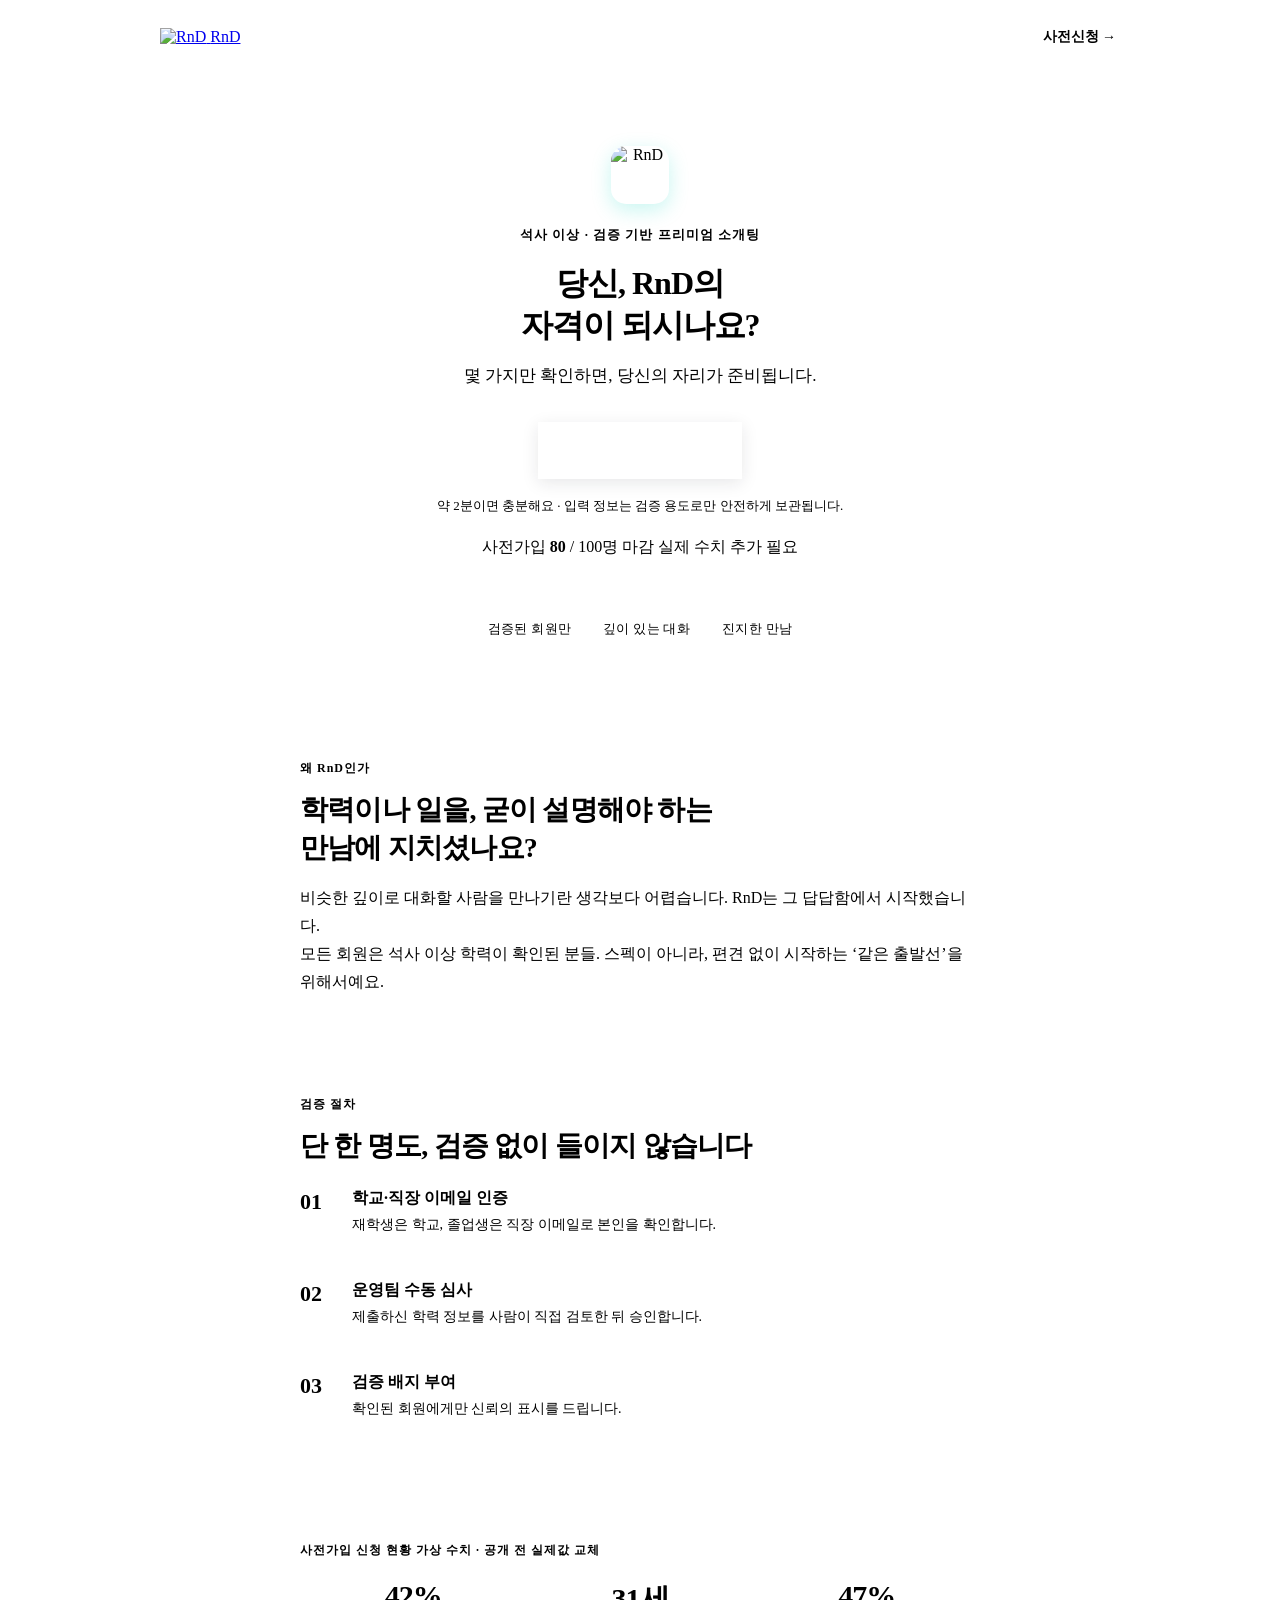
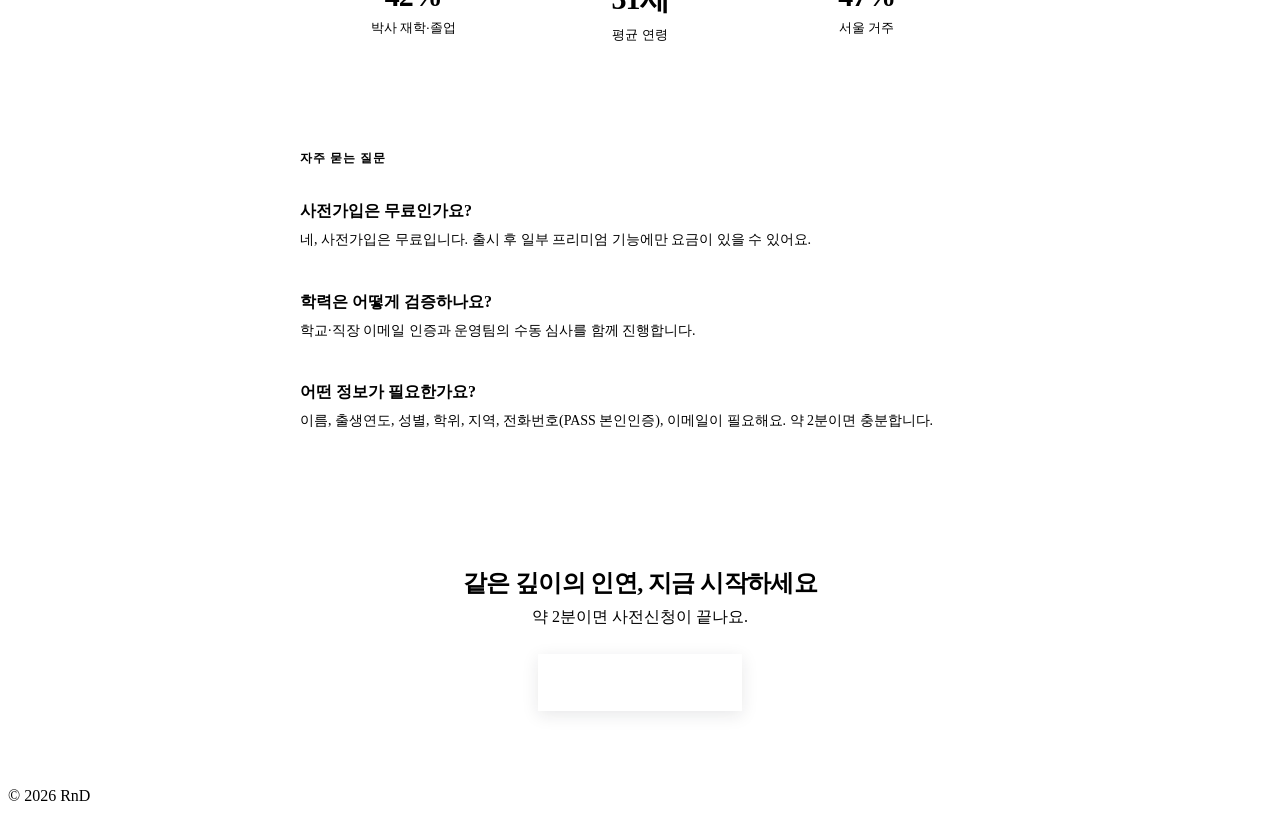
==== commit 51d4dff9: "랜딩 카피 간결화 — 히어로 sub 압축, 왜RnD 본문 축소, 통계 주석 삭제 - 히어로 sub: 두 문장 → 한 문장 - 왜RnD 본문 2문단 군더더기 제거 (핵심 의미 유지)" ====
--- a/versions/wizard/index.html
+++ b/versions/wizard/index.html
@@ -30,7 +30,7 @@
       <div class="hero-mark"><img src="../shared/rnd-logo.png" alt="RnD" /></div>
       <div class="eyebrow">석사 이상 · 검증 기반 프리미엄 소개팅</div>
       <h1>당신, RnD의<br />자격이 되시나요?</h1>
-      <p class="sub">RnD는 아무나 들어올 수 없습니다. 몇 가지만 확인하면, 당신의 자리가 준비됩니다.</p>
+      <p class="sub">몇 가지만 확인하면, 당신의 자리가 준비됩니다.</p>
       <button class="btn-start js-start" id="start-btn" type="button">사전신청 시작 →</button>
       <div class="reassure">약 2분이면 충분해요 · 입력 정보는 검증 용도로만 안전하게 보관됩니다.</div>
       <div class="capacity">
@@ -49,8 +49,8 @@
       <section class="block">
         <div class="sec-eyebrow">왜 RnD인가</div>
         <h2 class="block-h">학력이나 일을, 굳이 설명해야 하는<br />만남에 지치셨나요?</h2>
-        <p class="block-p">비슷한 깊이로 대화할 사람을 만나기란 생각보다 어렵습니다. 바쁜 일정, 좁아진 인간관계, 그리고 ‘이 사람이 진짜인지’ 알 수 없는 프로필들. RnD는 바로 그 답답함에서 시작했습니다.</p>
-        <p class="block-p">RnD의 모든 회원은 석사 이상 학력이 확인된 분들입니다. 스펙을 자랑하기 위해서가 아니라, 편견 없이 대화를 시작할 수 있는 ‘같은 출발선’을 만들기 위해서예요.</p>
+        <p class="block-p">비슷한 깊이로 대화할 사람을 만나기란 생각보다 어렵습니다. RnD는 그 답답함에서 시작했습니다.</p>
+        <p class="block-p">모든 회원은 석사 이상 학력이 확인된 분들. 스펙이 아니라, 편견 없이 시작하는 ‘같은 출발선’을 위해서예요.</p>
       </section>
 
       <!-- 검증 3단계 -->
@@ -72,7 +72,6 @@
           <div class="stat"><div class="snum">31세</div><div class="slbl">평균 연령</div></div>
           <div class="stat"><div class="snum">47%</div><div class="slbl">서울 거주</div></div>
         </div>
-        <p class="stats-note">사전가입 신청자 <span class="todo">N</span>명 기준 · 회원이 아닌 ‘신청자’ 통계</p>
       </section>
     </div>
 
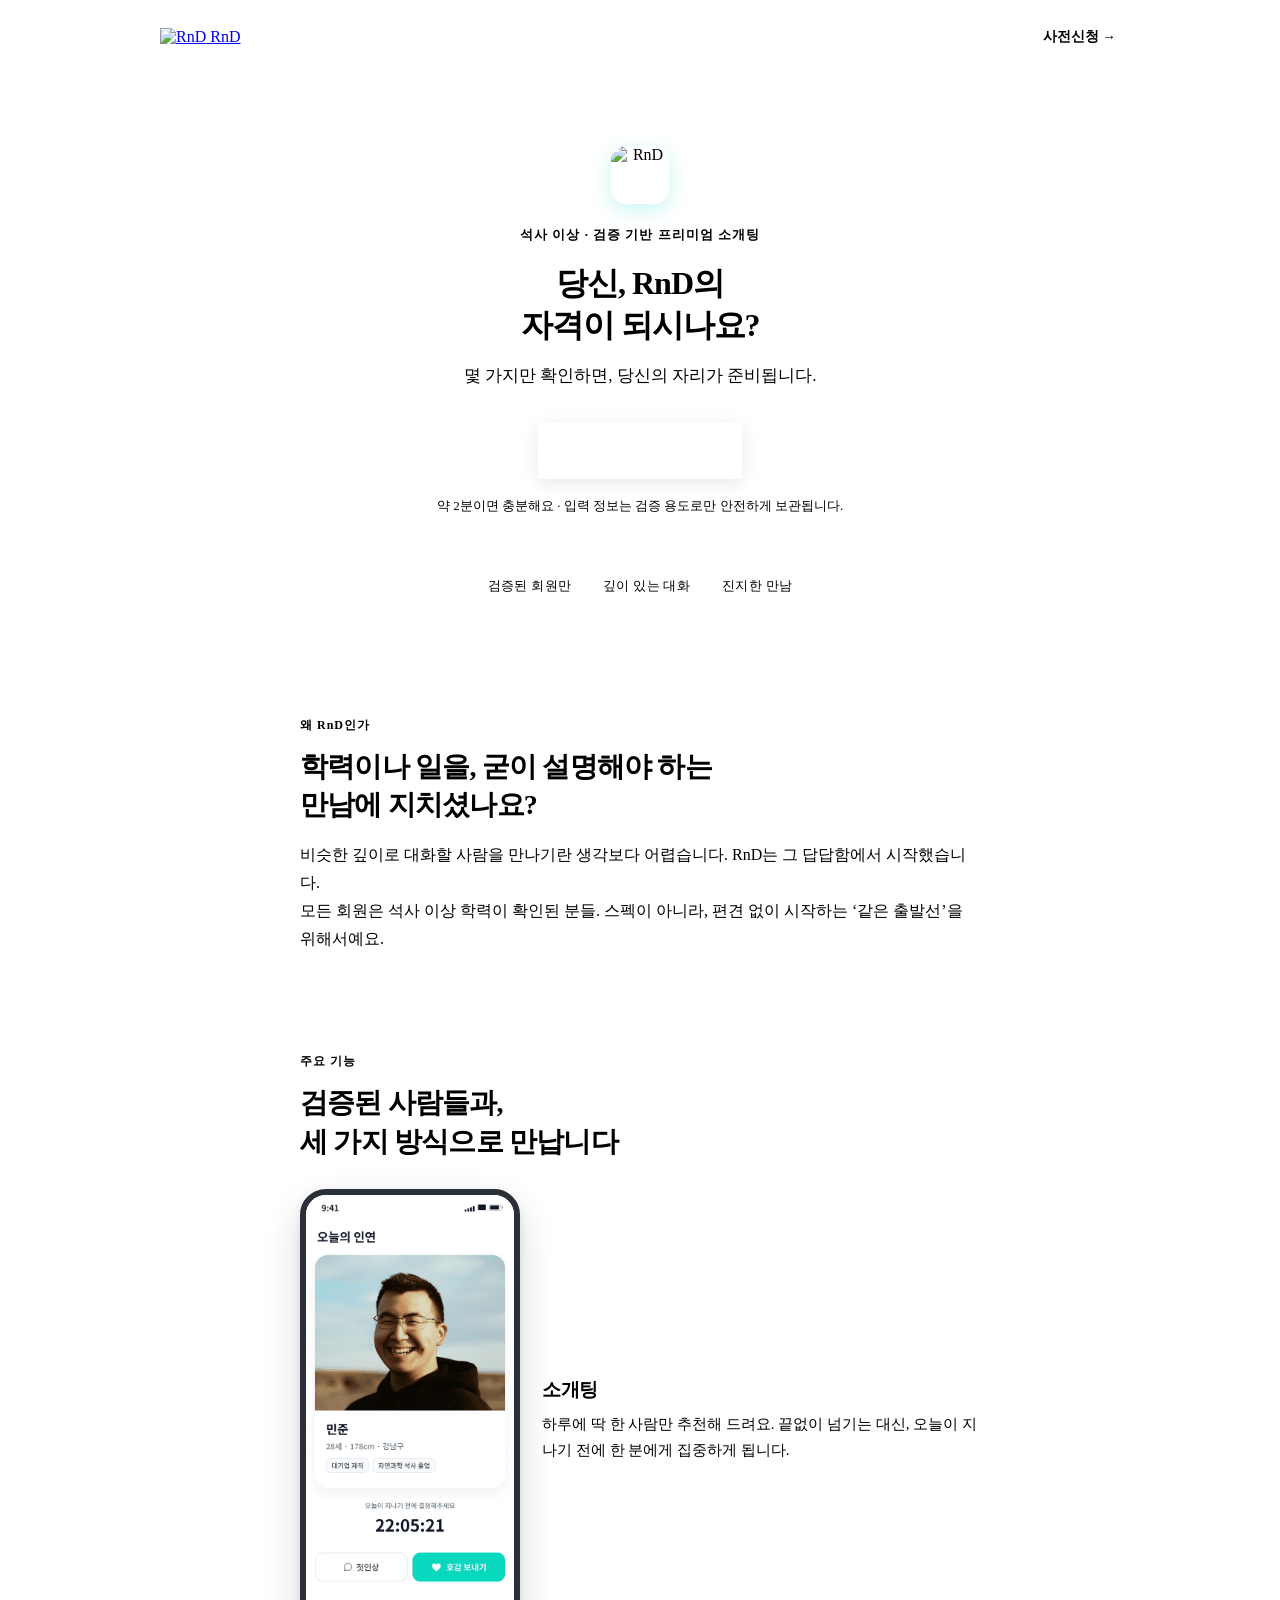
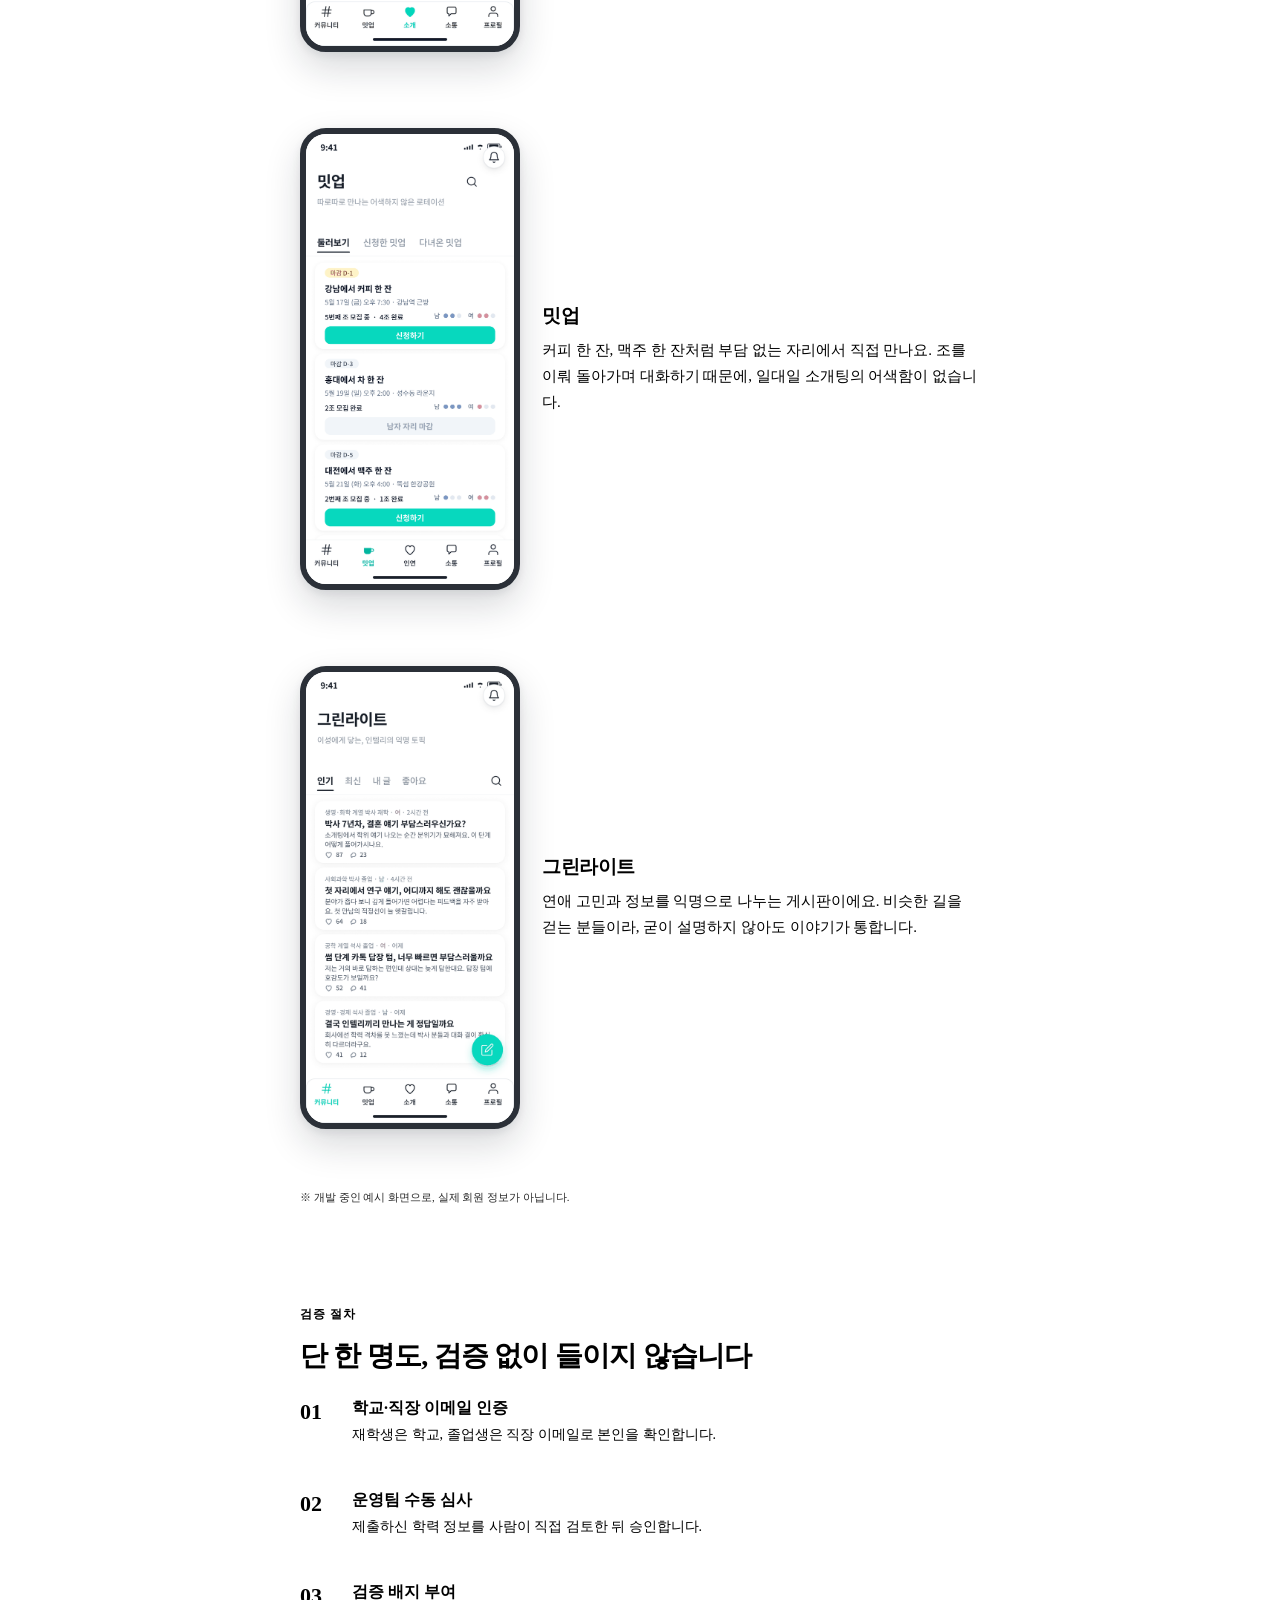
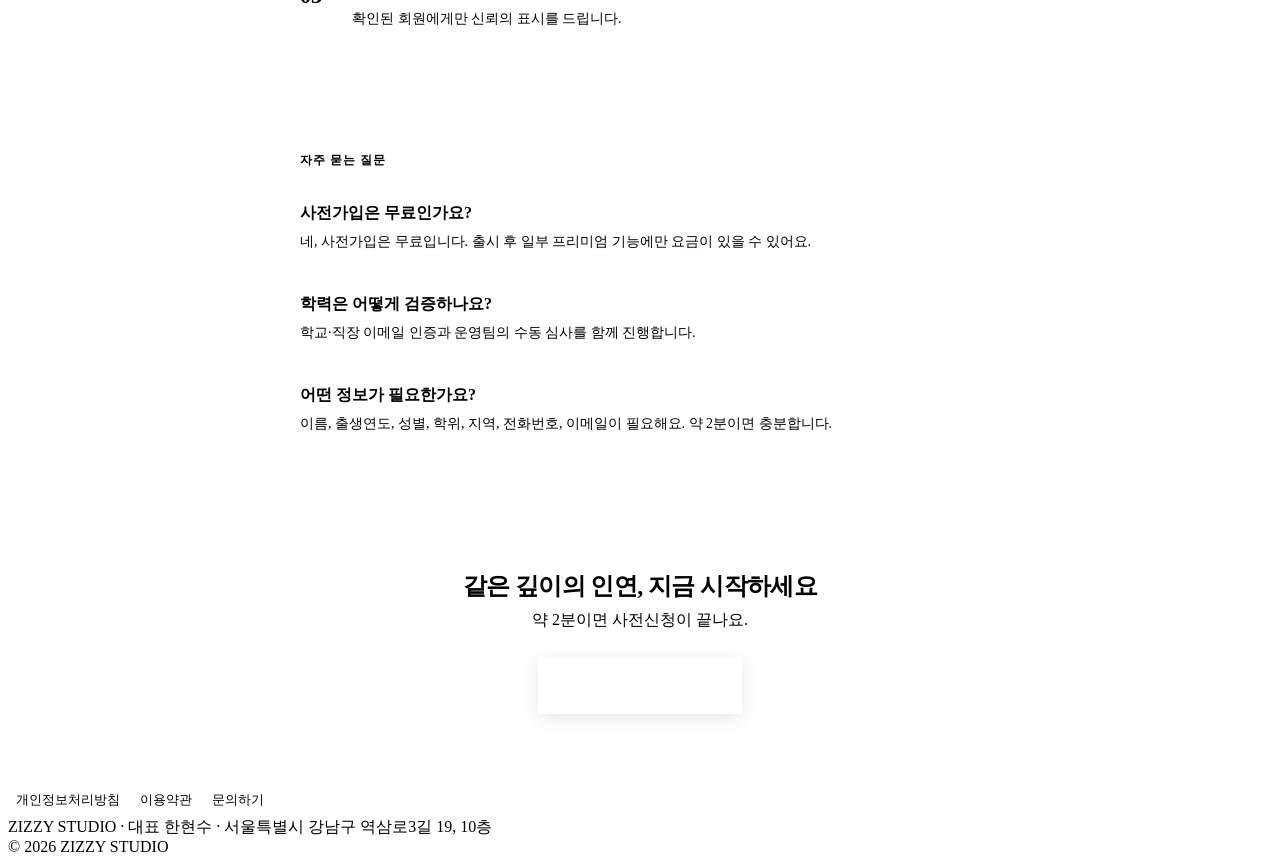
==== commit 3bcccb6c: "앱 심사용 정비 — PASS 인증 제거, ZIZZY STUDIO 정보 반영, 앱 기능 소개 추가 - PASS 본인인증 전면 제거 (화면·로직·약관). 전화번호는 형식 검증만 - 사" ====
--- a/versions/wizard/index.html
+++ b/versions/wizard/index.html
@@ -33,10 +33,6 @@
       <p class="sub">몇 가지만 확인하면, 당신의 자리가 준비됩니다.</p>
       <button class="btn-start js-start" id="start-btn" type="button">사전신청 시작 →</button>
       <div class="reassure">약 2분이면 충분해요 · 입력 정보는 검증 용도로만 안전하게 보관됩니다.</div>
-      <div class="capacity">
-        <div class="capacity-track"><span class="capacity-fill" style="width:80%"></span></div>
-        <p class="capacity-cap">사전가입 <b>80</b> / 100명 마감 <span class="todo">실제 수치 추가 필요</span></p>
-      </div>
       <div class="trust">
         <span>검증된 회원만</span>
         <span>깊이 있는 대화</span>
@@ -51,6 +47,42 @@
         <h2 class="block-h">학력이나 일을, 굳이 설명해야 하는<br />만남에 지치셨나요?</h2>
         <p class="block-p">비슷한 깊이로 대화할 사람을 만나기란 생각보다 어렵습니다. RnD는 그 답답함에서 시작했습니다.</p>
         <p class="block-p">모든 회원은 석사 이상 학력이 확인된 분들. 스펙이 아니라, 편견 없이 시작하는 ‘같은 출발선’을 위해서예요.</p>
+      </section>
+
+      <!-- 앱 주요 기능 — 소개팅 · 밋업 · 그린라이트 -->
+      <section class="block">
+        <div class="sec-eyebrow">주요 기능</div>
+        <h2 class="block-h">검증된 사람들과,<br />세 가지 방식으로 만납니다</h2>
+        <ul class="feature-list">
+          <li class="feature">
+            <div class="feature-shot">
+              <img src="../shared/screens/app-sogaeting.png" alt="RnD 소개팅 화면 — 오늘의 인연 한 명을 보여주는 프로필 카드" width="560" height="1213" loading="lazy" />
+            </div>
+            <div class="feature-body">
+              <b>소개팅</b>
+              <p>하루에 딱 한 사람만 추천해 드려요. 끝없이 넘기는 대신, 오늘이 지나기 전에 한 분에게 집중하게 됩니다.</p>
+            </div>
+          </li>
+          <li class="feature">
+            <div class="feature-shot">
+              <img src="../shared/screens/app-meetup.png" alt="RnD 밋업 화면 — 커피 한 잔, 맥주 한 잔 모임 목록" width="560" height="1213" loading="lazy" />
+            </div>
+            <div class="feature-body">
+              <b>밋업</b>
+              <p>커피 한 잔, 맥주 한 잔처럼 부담 없는 자리에서 직접 만나요. 조를 이뤄 돌아가며 대화하기 때문에, 일대일 소개팅의 어색함이 없습니다.</p>
+            </div>
+          </li>
+          <li class="feature">
+            <div class="feature-shot">
+              <img src="../shared/screens/app-greenlight.png" alt="RnD 그린라이트 화면 — 익명으로 연애 고민을 나누는 게시판" width="560" height="1213" loading="lazy" />
+            </div>
+            <div class="feature-body">
+              <b>그린라이트</b>
+              <p>연애 고민과 정보를 익명으로 나누는 게시판이에요. 비슷한 길을 걷는 분들이라, 굳이 설명하지 않아도 이야기가 통합니다.</p>
+            </div>
+          </li>
+        </ul>
+        <p class="feature-note">※ 개발 중인 예시 화면으로, 실제 회원 정보가 아닙니다.</p>
       </section>
 
       <!-- 검증 3단계 -->
@@ -64,15 +96,6 @@
         </ol>
       </section>
 
-      <!-- 사전가입 신청 현황 (가상 수치 — 공개 전 실제값 교체 필수) -->
-      <section class="block">
-        <div class="sec-eyebrow">사전가입 신청 현황 <span class="todo">가상 수치 · 공개 전 실제값 교체</span></div>
-        <div class="stats">
-          <div class="stat"><div class="snum">42%</div><div class="slbl">박사 재학·졸업</div></div>
-          <div class="stat"><div class="snum">31세</div><div class="slbl">평균 연령</div></div>
-          <div class="stat"><div class="snum">47%</div><div class="slbl">서울 거주</div></div>
-        </div>
-      </section>
     </div>
 
     <div class="wrap">
@@ -82,7 +105,7 @@
         <dl class="faq">
           <div><dt>사전가입은 무료인가요?</dt><dd>네, 사전가입은 무료입니다. 출시 후 일부 프리미엄 기능에만 요금이 있을 수 있어요.</dd></div>
           <div><dt>학력은 어떻게 검증하나요?</dt><dd>학교·직장 이메일 인증과 운영팀의 수동 심사를 함께 진행합니다.</dd></div>
-          <div><dt>어떤 정보가 필요한가요?</dt><dd>이름, 출생연도, 성별, 학위, 지역, 전화번호(PASS 본인인증), 이메일이 필요해요. 약 2분이면 충분합니다.</dd></div>
+          <div><dt>어떤 정보가 필요한가요?</dt><dd>이름, 출생연도, 성별, 학위, 지역, 전화번호, 이메일이 필요해요. 약 2분이면 충분합니다.</dd></div>
         </dl>
       </section>
     </div>
@@ -173,14 +196,10 @@
         <!-- 3단계: 연락처 -->
         <section class="step-panel" data-step="3">
           <h2 class="step-title">연락처를 알려주세요</h2>
-          <p class="step-sub">PASS 본인인증과 입장 안내 이메일이 필요해요.</p>
+          <p class="step-sub">입장 안내를 보내드릴 연락처예요.</p>
           <div class="field" id="phone-field">
             <label>전화번호 <span class="req">*</span></label>
-            <div class="verify-row">
-              <input type="text" name="전화번호" id="phone" inputmode="numeric" placeholder="01012345678" />
-              <button type="button" class="btn-pass" id="btn-pass">PASS 인증</button>
-            </div>
-            <div class="verify-msg" id="pass-msg"></div>
+            <input type="text" name="전화번호" id="phone" inputmode="numeric" placeholder="01012345678" />
           </div>
           <div class="field">
             <label>이메일 <span class="req">*</span></label>
@@ -223,6 +242,7 @@
                 <a href="../shared/privacy.html" target="_blank" rel="noopener" class="cview">자세히</a>
               </div>
             </div>
+            <p class="consent-note">[선택] 항목은 동의하지 않아도 사전신청할 수 있어요.</p>
           </div>
         </section>
 
@@ -240,22 +260,18 @@
   <!-- ── 결과 화면 ── -->
   <section class="result-wrap" id="result" hidden>
     <div class="check"><svg width="40" height="40" viewBox="0 0 24 24" fill="none" stroke="#06B5A0" stroke-width="2.5" stroke-linecap="round" stroke-linejoin="round"><path d="M20 6L9 17l-5-5"/></svg></div>
-    <h1>사전신청이 완료되었습니다 · 환영합니다</h1>
-    <p>축하드려요! 당신은 RnD가 기다려 온 분이에요.<br />운영팀의 최종 검증 후, 입장 안내를 보내드릴게요.</p>
-    <div class="qnum">
-      <div class="lbl">나의 대기번호</div>
-      <div class="v">#--- <span class="todo">실제 순번 연동 추가 필요</span></div>
-    </div>
-    <div class="nextstep">
-      <b>다음 단계는요</b><br />
-      1. 운영팀이 제출하신 학력 정보를 검토해요.<br />
-      2. 승인되면 입력하신 이메일로 입장 링크를 보내드려요.<br />
-      3. 검증 배지와 함께, 같은 깊이의 인연을 만나보세요.
-    </div>
+    <h1>사전신청이 완료되었습니다</h1>
+    <p>신청해 주셔서 감사합니다.<br />검토 후 입력하신 연락처로 안내드리겠습니다.</p>
   </section>
 
   <footer class="footer">
-    <div>© 2026 RnD</div>
+    <div class="footer-links">
+      <a href="../shared/privacy.html">개인정보처리방침</a>
+      <a href="../shared/terms.html">이용약관</a>
+      <a href="mailto:rnd-labs@googlegroups.com">문의하기</a>
+    </div>
+    <div>ZIZZY STUDIO · 대표 한현수 · 서울특별시 강남구 역삼로3길 19, 10층</div>
+    <div>© 2026 ZIZZY STUDIO</div>
   </footer>
 
   <script src="wizard.js"></script>
--- a/versions/wizard/wizard.css
+++ b/versions/wizard/wizard.css
@@ -148,27 +148,6 @@
 }
 .nextstep b { color: var(--text-primary); }
 
-/* PASS 인증 버튼 */
-.btn-pass {
-  flex: 0 0 auto;
-  padding: 0 18px;
-  height: 48px;
-  background: #5D20D0;
-  color: #fff;
-  border: none;
-  border-radius: var(--radius-md);
-  font-size: 14px;
-  font-weight: 700;
-  font-family: inherit;
-  cursor: pointer;
-  white-space: nowrap;
-  transition: background .15s, opacity .15s;
-  letter-spacing: -0.2px;
-}
-.btn-pass:hover:not(:disabled) { background: #4A19A8; }
-.btn-pass:disabled { opacity: 0.7; cursor: not-allowed; }
-.btn-pass.done { background: var(--brand-500); }
-
 /* ─────────── 랜딩 내용 섹션(편집형, 박스/이모지 없이) ─────────── */
 .wrap { max-width: 680px; margin: 0 auto; padding: 0 20px; }
 
@@ -176,6 +155,30 @@
 .sec-eyebrow { font-size: 12px; font-weight: 700; letter-spacing: 1px; color: var(--brand-600); margin-bottom: 14px; }
 .block-h { font-size: 26px; font-weight: 700; line-height: 1.38; letter-spacing: -0.8px; margin: 0 0 16px; }
 .block-p { font-size: 16px; color: var(--text-secondary); line-height: 1.75; margin: 0; }
+
+/* 주요 기능 — 앱 화면 + 설명(박스 X, 얇은 구분선) */
+.feature-list { list-style: none; padding: 0; margin: 8px 0 0; }
+.feature {
+  display: flex; align-items: center; gap: 34px;
+  padding: 38px 0; border-top: 1px solid var(--border-default);
+}
+.feature:first-child { border-top: none; padding-top: 12px; }
+.feature-shot { flex: 0 0 208px; }
+.feature-shot img {
+  display: block; width: 100%; height: auto;
+  border-radius: 26px;
+  border: 6px solid #2B3038;                 /* 기기 베젤 — 흰 배경과 확실히 구분 */
+  background: #2B3038;
+  box-shadow: 0 16px 36px rgba(16, 24, 40, .16), 0 3px 8px rgba(16, 24, 40, .08);
+}
+.feature-body b { display: block; font-size: 19px; margin-bottom: 8px; letter-spacing: -0.4px; }
+.feature-body p { font-size: 15px; color: var(--text-secondary); line-height: 1.75; margin: 0; }
+.feature-note { font-size: 11px; color: var(--text-tertiary); line-height: 1.6; margin: 22px 0 0; opacity: .85; }
+
+@media (max-width: 600px) {
+  .feature { flex-direction: column; align-items: stretch; gap: 22px; padding: 34px 0; }
+  .feature-shot { flex: none; width: 100%; max-width: 240px; margin: 0 auto; }
+}
 
 /* 검증 절차 — 넘버드 리스트(박스 X, 얇은 구분선) */
 .num-list { list-style: none; padding: 0; margin: 6px 0 0; }
@@ -259,6 +262,12 @@
 }
 .cview::after { content: "›"; margin-left: 3px; font-size: 15px; }
 .cview:hover { color: var(--brand-600); }
+.consent-note { font-size: 12px; color: var(--text-tertiary); margin: 10px 2px 0; line-height: 1.5; }
+
+/* 푸터 약관 링크 */
+.footer-links { margin-bottom: 8px; }
+.footer-links a { color: var(--text-secondary); text-decoration: none; margin: 0 8px; font-size: 13px; }
+.footer-links a:hover { color: var(--brand-600); }
 
 /* 좁은 화면: 동의 항목이 한 줄에 들어가도록 여백·글자 살짝 축소 */
 @media (max-width: 420px) {
